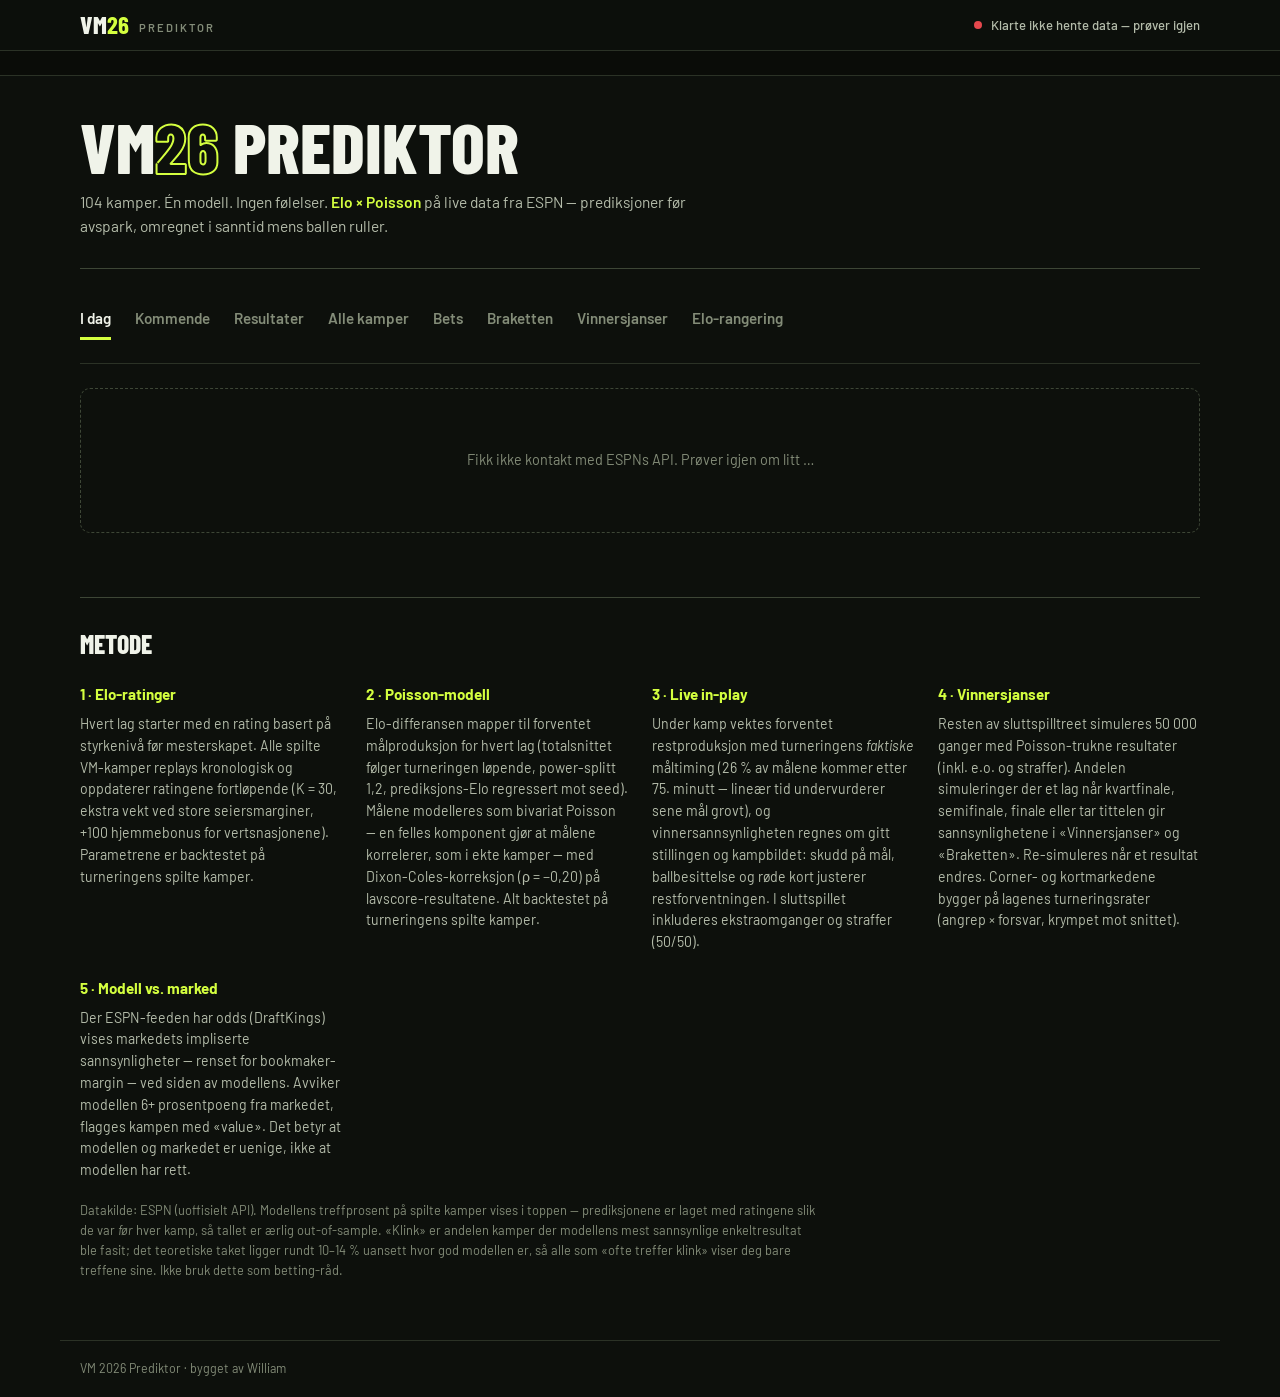
==== site/index.html @ c312ed1b "Empirisk måltiming i live-modellen + turneringsinnsikt - Live-modellen vekter restproduksjon med tur" ====
<!DOCTYPE html>
<html lang="nb">
<head>
<meta charset="UTF-8">
<meta name="viewport" content="width=device-width, initial-scale=1.0">
<title>VM 2026 · Prediktor</title>
<meta name="description" content="Live prediksjonsmodell for FIFA VM 2026 — Elo-ratinger, bivariat Poisson og in-play vinnersannsynlighet for alle 104 kamper.">
<meta property="og:type" content="website">
<meta property="og:title" content="VM26 Prediktor">
<meta property="og:description" content="104 kamper · Elo × bivariat Poisson · live data fra ESPN. Prediksjoner, vinnersjanser, braketten og value mot markedet.">
<meta property="og:url" content="https://wilolstad.github.io/vm2026-modell/">
<meta property="og:image" content="https://wilolstad.github.io/vm2026-modell/og.png">
<meta property="og:image:width" content="1200">
<meta property="og:image:height" content="630">
<meta name="twitter:card" content="summary_large_image">
<link rel="preconnect" href="https://fonts.googleapis.com">
<link rel="preconnect" href="https://fonts.gstatic.com" crossorigin>
<link href="https://fonts.googleapis.com/css2?family=Barlow:wght@400;500;600;700&family=Barlow+Condensed:wght@600;700;800&family=IBM+Plex+Mono:wght@400;500;600;700&display=swap" rel="stylesheet">
<link rel="stylesheet" href="styles.css">
<link rel="icon" href="data:image/svg+xml,<svg xmlns='http://www.w3.org/2000/svg' viewBox='0 0 100 100'><rect width='100' height='100' fill='%23d4ff3f'/><text x='50' y='72' font-size='60' font-family='Arial Black,Arial' font-weight='900' text-anchor='middle' fill='%230c0f0b'>26</text></svg>">
</head>
<body>

<header class="topbar">
  <div class="topbar-inner">
    <div class="brand">
      <span class="brand-mark">VM<b>26</b></span>
      <span class="brand-sub">Prediktor</span>
    </div>
    <div class="topbar-status" id="topbar-status">
      <span class="dot dot-idle" id="status-dot"></span>
      <span id="status-text">Henter data …</span>
    </div>
  </div>
</header>

<div class="ticker" id="ticker" aria-hidden="true">
  <div class="ticker-track" id="ticker-track"></div>
</div>

<main class="wrap">

  <section class="hero" id="hero">
    <h1 class="masthead">VM<span class="outline">26</span> Prediktor</h1>
    <p class="hero-sub">104 kamper. Én modell. Ingen følelser. <b>Elo × Poisson</b> på live data fra ESPN — prediksjoner før avspark, omregnet i sanntid mens ballen ruller.</p>
    <div class="stats" id="stats"></div>
  </section>

  <section class="controls">
    <nav class="tabs" id="tabs">
      <button data-tab="today"    class="tab">I dag</button>
      <button data-tab="upcoming" class="tab">Kommende</button>
      <button data-tab="results"  class="tab">Resultater</button>
      <button data-tab="all"      class="tab">Alle kamper</button>
      <button data-tab="bets"     class="tab">Bets</button>
      <button data-tab="bracket"  class="tab">Braketten</button>
      <button data-tab="sim"      class="tab">Vinnersjanser</button>
      <button data-tab="power"    class="tab">Elo-rangering</button>
    </nav>
    <div class="chips" id="chips"></div>
  </section>

  <section id="content" class="content">
    <div class="loading" id="loading">
      <div class="spinner"></div>
      <p>Laster kamper og regner om Elo-ratinger …</p>
    </div>
  </section>

  <section class="method">
    <h2>Metode</h2>
    <div class="method-grid">
      <div>
        <h3>1 · Elo-ratinger</h3>
        <p>Hvert lag starter med en rating basert på styrkenivå før mesterskapet. Alle spilte VM-kamper replays kronologisk og oppdaterer ratingene fortløpende (K&nbsp;=&nbsp;30, ekstra vekt ved store seiersmarginer, +100 hjemmebonus for vertsnasjonene). Parametrene er backtestet på turneringens spilte kamper.</p>
      </div>
      <div>
        <h3>2 · Poisson-modell</h3>
        <p>Elo-differansen mapper til forventet målproduksjon for hvert lag (totalsnittet følger turneringen løpende, power-splitt 1,2, prediksjons-Elo regressert mot seed). Målene modelleres som bivariat Poisson — en felles komponent gjør at målene korrelerer, som i ekte kamper — med Dixon-Coles-korreksjon (ρ = −0,20) på lavscore-resultatene. Alt backtestet på turneringens spilte kamper.</p>
      </div>
      <div>
        <h3>3 · Live in-play</h3>
        <p>Under kamp vektes forventet restproduksjon med turneringens <em>faktiske</em> måltiming (26&nbsp;% av målene kommer etter 75. minutt — lineær tid undervurderer sene mål grovt), og vinnersannsynligheten regnes om gitt stillingen og kampbildet: skudd på mål, ballbesittelse og røde kort justerer restforventningen. I sluttspillet inkluderes ekstraomganger og straffer (50/50).</p>
      </div>
      <div>
        <h3>4 · Vinnersjanser</h3>
        <p>Resten av sluttspilltreet simuleres 50&nbsp;000 ganger med Poisson-trukne resultater (inkl. e.o. og straffer). Andelen simuleringer der et lag når kvartfinale, semifinale, finale eller tar tittelen gir sannsynlighetene i «Vinnersjanser» og «Braketten». Re-simuleres når et resultat endres. Corner- og kortmarkedene bygger på lagenes turneringsrater (angrep × forsvar, krympet mot snittet).</p>
      </div>
      <div>
        <h3>5 · Modell vs. marked</h3>
        <p>Der ESPN-feeden har odds (DraftKings) vises markedets impliserte sannsynligheter — renset for bookmaker-margin — ved siden av modellens. Avviker modellen 6+ prosentpoeng fra markedet, flagges kampen med «value». Det betyr at modellen og markedet er uenige, ikke at modellen har rett.</p>
      </div>
    </div>
    <div id="calib"></div>
    <p class="method-note">Datakilde: ESPN (uoffisielt API). Modellens treffprosent på spilte kamper vises i toppen — prediksjonene er laget med ratingene slik de var <em>før</em> hver kamp, så tallet er ærlig out-of-sample. «Klink» er andelen kamper der modellens mest sannsynlige enkeltresultat ble fasit; det teoretiske taket ligger rundt 10–14 % uansett hvor god modellen er, så alle som «ofte treffer klink» viser deg bare treffene sine. Ikke bruk dette som betting-råd.</p>
  </section>

</main>

<footer class="footer">
  <span>VM 2026 Prediktor · bygget av William</span>
  <span id="last-updated"></span>
</footer>

<div class="modal-backdrop" id="modal" hidden>
  <div class="modal" id="modal-card" role="dialog" aria-modal="true"></div>
</div>

<script src="app.js"></script>
</body>
</html>
---- site/styles.css ----
/* VM26 — mørk scoreboard-identitet, men lesbarhet først.
   Barlow for alt innhold, Barlow Condensed kun til store overskrifter,
   IBM Plex Mono til tall/ticker. */

:root {
  --paper: #0d100c;
  --paper-2: #12160f;
  --panel: #161b13;
  --panel-2: #1e241a;
  --line: #2b3226;
  --line-hard: #3d4636;
  --ink: #f0f3e9;
  --ink-dim: #b4bcaa;
  --ink-faint: #838c78;
  --volt: #d4ff3f;
  --volt-dim: #a8cc32;
  --live: #ff453a;
  --away: #ffa04d;
  --red: #e5484d;
  --disp: "Barlow Condensed", "Arial Narrow", sans-serif;
  --sans: "Barlow", -apple-system, "Segoe UI", sans-serif;
  --mono: "IBM Plex Mono", "SF Mono", ui-monospace, monospace;
}

* { box-sizing: border-box; margin: 0; padding: 0; }

html { scroll-behavior: smooth; }

body {
  background: var(--paper);
  color: var(--ink);
  font-family: var(--sans);
  font-size: 15px;
  line-height: 1.55;
  -webkit-font-smoothing: antialiased;
}

::selection { background: var(--volt); color: #0d100c; }

/* ---------- topbar + ticker ---------- */

.topbar {
  position: sticky; top: 0; z-index: 50;
  background: rgba(13, 16, 12, 0.93);
  backdrop-filter: blur(10px);
  border-bottom: 1px solid var(--line);
}
.topbar-inner {
  max-width: 1160px; margin: 0 auto; padding: 12px 20px;
  display: flex; align-items: center; justify-content: space-between; gap: 16px;
}
.brand { display: flex; align-items: baseline; gap: 10px; }
.brand-mark {
  font-family: var(--disp); font-weight: 800; font-size: 1.55rem;
  line-height: 1; text-transform: uppercase;
}
.brand-mark b { color: var(--volt); }
.brand-sub {
  font-size: 0.7rem; text-transform: uppercase; letter-spacing: 0.18em;
  color: var(--ink-faint); font-weight: 600; transform: translateY(-2px);
}
.topbar-status {
  display: flex; align-items: center; gap: 9px;
  font-size: 0.82rem; color: var(--ink-dim); font-weight: 500; text-align: right;
}
.dot { width: 8px; height: 8px; border-radius: 50%; flex: 0 0 auto; }
.dot-idle { background: var(--ink-faint); }
.dot-ok   { background: var(--volt); }
.dot-live { background: var(--live); animation: pulse 1.3s ease-in-out infinite; }
.dot-err  { background: var(--red); }

@keyframes pulse {
  0%, 100% { box-shadow: 0 0 0 0 rgba(255, 69, 58, 0.6); }
  50%      { box-shadow: 0 0 0 7px rgba(255, 69, 58, 0); }
}

.ticker {
  background: #0a0c08; border-bottom: 1px solid var(--line);
  overflow: hidden; white-space: nowrap;
}
.ticker-track {
  display: inline-flex; align-items: center; gap: 36px;
  padding: 8px 0; font-family: var(--mono); font-size: 0.78rem;
  color: var(--ink-dim);
  animation: tick 70s linear infinite; will-change: transform;
}
.ticker:hover .ticker-track { animation-play-state: paused; }
@keyframes tick { from { transform: translateX(0); } to { transform: translateX(-50%); } }
.tk b { color: var(--ink); font-weight: 600; }
.tk.live { color: var(--live); font-weight: 600; }
.tk.pre b { color: var(--volt); }
.tk-sep { color: var(--line-hard); }

/* ---------- layout ---------- */

.wrap { max-width: 1160px; margin: 0 auto; padding: 38px 20px 60px; }

.hero { margin-bottom: 34px; }
.masthead {
  font-family: var(--disp); font-weight: 800; text-transform: uppercase;
  font-size: clamp(2.6rem, 7vw, 4.4rem); line-height: 0.92;
}
.masthead .outline {
  color: transparent; -webkit-text-stroke: 2px var(--volt);
}
.hero-sub {
  margin-top: 12px; color: var(--ink-dim); max-width: 640px; font-size: 0.97rem;
}
.hero-sub b { color: var(--volt); font-weight: 600; }

.stats {
  display: grid; grid-template-columns: repeat(auto-fit, minmax(150px, 1fr));
  gap: 0; margin-top: 30px; border-top: 1px solid var(--line-hard);
}
.stat { padding: 14px 18px 6px 0; border-right: 1px solid var(--line); }
.stat:last-child { border-right: none; }
.stat .v {
  font-family: var(--disp); font-size: 2.3rem; font-weight: 700; line-height: 1;
}
.stat .v small { font-size: 1.05rem; color: var(--ink-faint); font-weight: 600; }
.stat .k { font-size: 0.78rem; color: var(--ink-faint); margin-top: 5px; font-weight: 500; }
.stat.hit .v { color: var(--volt); }

/* ---------- controls ---------- */

.controls { margin-bottom: 24px; border-bottom: 1px solid var(--line); }
.tabs { display: flex; gap: 24px; flex-wrap: wrap; }
.tab {
  appearance: none; border: none; background: none; cursor: pointer;
  font-family: var(--sans); font-size: 0.95rem; font-weight: 600;
  color: var(--ink-faint); padding: 6px 0 10px;
  border-bottom: 3px solid transparent; margin-bottom: -1px;
  transition: color 0.12s ease;
}
.tab:hover { color: var(--ink-dim); }
.tab.active { color: var(--ink); border-bottom-color: var(--volt); }

.chips { display: flex; gap: 6px; flex-wrap: wrap; padding: 10px 0 14px; }
.chip {
  appearance: none; border: 1px solid var(--line); background: none; cursor: pointer;
  font-family: var(--sans); font-size: 0.8rem; font-weight: 500;
  color: var(--ink-faint); padding: 4px 12px; border-radius: 999px;
  transition: all 0.12s ease;
}
.chip:hover { color: var(--ink-dim); border-color: var(--line-hard); }
.chip.active { color: #0d100c; background: var(--volt); border-color: var(--volt); font-weight: 600; }

/* ---------- match list ---------- */

.day-head {
  display: flex; align-items: center; gap: 14px;
  font-size: 0.9rem; font-weight: 700; color: var(--ink-dim);
  margin: 30px 0 12px;
}
.day-head::after { content: ""; flex: 1; height: 1px; background: var(--line); }
.day-head:first-child { margin-top: 0; }

.match-grid {
  display: grid; grid-template-columns: repeat(auto-fill, minmax(330px, 1fr));
  gap: 12px;
}

.match {
  background: var(--panel); border: 1px solid var(--line); border-radius: 10px;
  padding: 14px 16px 12px;
  cursor: pointer; transition: border-color 0.12s ease, transform 0.12s ease, box-shadow 0.12s ease;
  display: flex; flex-direction: column; gap: 10px;
}
.match:hover {
  border-color: var(--volt-dim);
  transform: translateY(-1px);
  box-shadow: 0 4px 14px rgba(0, 0, 0, 0.35);
}
.match.is-live { border-color: rgba(255, 69, 58, 0.55); }
.match.is-norge { border-left: 4px solid; border-image: linear-gradient(180deg, #ba0c2f 34%, #fff 34% 63%, #00205b 63%) 1; }

.match-meta {
  display: flex; align-items: center; justify-content: space-between;
  font-size: 0.76rem; color: var(--ink-faint); font-weight: 500;
}
.match-meta .round { color: var(--ink-dim); font-weight: 600; }
.match-meta time, .match-meta .ko { font-family: var(--mono); }
.badge-live {
  color: var(--live); display: inline-flex; align-items: center; gap: 7px;
  font-weight: 700; font-family: var(--mono); font-size: 0.74rem;
}
.badge-live::before {
  content: ""; width: 7px; height: 7px; border-radius: 50%;
  background: var(--live); animation: pulse 1.3s ease-in-out infinite;
}
.badge-ft { color: var(--ink-faint); }

.match-rows { display: flex; flex-direction: column; gap: 7px; }
.trow { display: flex; align-items: center; gap: 10px; }
.trow img { width: 22px; height: 22px; object-fit: contain; border-radius: 3px; flex: 0 0 auto; }
.trow .flag-ph {
  width: 22px; height: 22px; border-radius: 3px; flex: 0 0 auto;
  background: var(--panel-2); border: 1px dashed var(--line-hard);
}
.trow .tname {
  font-weight: 600; font-size: 0.98rem;
  flex: 1; min-width: 0; overflow: hidden; text-overflow: ellipsis; white-space: nowrap;
}
.trow .tname.tbd { color: var(--ink-faint); font-weight: 400; font-style: italic; }
.trow .tscore {
  font-family: var(--mono); font-weight: 700; font-size: 1.05rem;
  min-width: 22px; text-align: right;
}
.trow.loser .tname, .trow.loser .tscore { color: var(--ink-faint); }
.trow .pens { font-size: 0.72rem; color: var(--volt); font-weight: 600; }
.trow .prob-num { font-family: var(--mono); font-size: 0.78rem; color: var(--ink-faint); min-width: 42px; text-align: right; }
.trow .prob-num.fav { color: var(--volt); font-weight: 600; }

.prob-bar {
  display: flex; height: 7px; border-radius: 4px; overflow: hidden;
  background: var(--panel-2); margin-top: 1px;
}
.prob-bar .pH { background: var(--volt); }
.prob-bar .pD { background: var(--line-hard); }
.prob-bar .pA { background: var(--away); }

.match-foot {
  display: flex; align-items: center; justify-content: space-between; gap: 8px;
  font-size: 0.76rem; color: var(--ink-faint);
}
.match-foot .pred-tag { font-weight: 600; }
.pred-hit  { color: var(--volt-dim); }
.pred-miss { color: var(--red); }
.xres { color: var(--ink-dim); }

.empty {
  padding: 60px 20px; text-align: center; color: var(--ink-faint);
  border: 1px dashed var(--line-hard); border-radius: 10px; font-size: 0.9rem;
}

/* ---------- power ranking ---------- */

.power-table {
  width: 100%; border-collapse: collapse;
  border: 1px solid var(--line); border-radius: 10px; overflow: hidden;
  font-size: 0.92rem;
}
.power-table th {
  text-align: left; font-size: 0.74rem; color: var(--ink-faint);
  padding: 12px 14px; border-bottom: 1px solid var(--line-hard);
  background: var(--panel); font-weight: 600;
}
.power-table td { padding: 10px 14px; border-bottom: 1px solid var(--line); }
.power-table tbody tr:hover { background: var(--panel); }
.power-table tr:last-child td { border-bottom: none; }
.power-table .num { text-align: right; font-family: var(--mono); font-weight: 600; }
.power-table .rank { color: var(--ink-faint); width: 44px; font-family: var(--mono); }
.power-table tr:nth-child(-n+4) .rank { color: var(--volt); font-weight: 700; }
.power-table .tcell { display: flex; align-items: center; gap: 10px; font-weight: 600; }
.power-table .tcell img { width: 20px; height: 20px; object-fit: contain; border-radius: 3px; }
.power-table .up   { color: var(--volt-dim); }
.power-table .down { color: var(--red); }
.power-table .out td { opacity: 0.45; }
.power-table .out .tcell::after {
  content: "Ute"; font-size: 0.68rem; font-weight: 600;
  color: var(--red); border: 1px solid rgba(229, 72, 77, 0.5);
  padding: 1px 8px; border-radius: 999px;
}

/* ---------- vinnersjanser (sim) ---------- */

.sim-intro { color: var(--ink-dim); font-size: 0.88rem; margin-bottom: 16px; max-width: 640px; }
.sim-table .win { color: var(--volt); font-weight: 700; }
.sim-table .sim-barcol { width: 120px; }
.sim-bar { height: 8px; border-radius: 4px; background: var(--panel-2); overflow: hidden; }
.sim-bar i { display: block; height: 100%; background: var(--volt-dim); border-radius: 4px; }
.sim-norge td { background: rgba(212, 255, 63, 0.04); }
.sim-norge .tcell::after {
  content: "🇳🇴"; font-size: 0.8rem;
}

/* ---------- braketten ---------- */

.br-sec {
  display: flex; align-items: center; gap: 14px;
  font-family: var(--disp); font-size: 1.2rem; font-weight: 700;
  text-transform: uppercase; letter-spacing: 0.04em; color: var(--ink);
  margin: 26px 0 14px;
}
.br-sec::after { content: ""; flex: 1; height: 1px; background: var(--line); }
.br-sec .br-sub { font-family: var(--sans); font-size: 0.78rem; font-weight: 500; color: var(--ink-faint); text-transform: none; letter-spacing: 0; }

.groups {
  display: grid; grid-template-columns: repeat(auto-fill, minmax(175px, 1fr));
  gap: 10px;
}
.gtable { background: var(--panel); border: 1px solid var(--line); border-radius: 10px; padding: 10px 12px; }
.gname { font-size: 0.72rem; font-weight: 700; color: var(--ink-faint); margin-bottom: 8px; text-transform: uppercase; letter-spacing: 0.08em; }
.grow {
  display: flex; align-items: center; gap: 7px; padding: 3px 0;
  font-size: 0.82rem; color: var(--ink-faint);
}
.grow img { width: 16px; height: 16px; object-fit: contain; border-radius: 2px; }
.grow .gn { flex: 1; min-width: 0; overflow: hidden; text-overflow: ellipsis; white-space: nowrap; }
.grow .gd { font-family: var(--mono); font-size: 0.72rem; min-width: 26px; text-align: right; }
.grow .gp { font-family: var(--mono); font-weight: 700; min-width: 20px; text-align: right; }
.grow.adv { color: var(--ink); }
.grow.adv .gp { color: var(--volt); }

.norge-path {
  display: flex; align-items: center; gap: 10px; flex-wrap: wrap;
  background: var(--panel); border: 1px solid var(--line); border-radius: 10px;
  padding: 10px 16px; margin-bottom: 20px; font-size: 0.85rem; color: var(--ink-dim);
}
.norge-path .np-label { font-weight: 700; color: var(--ink); }
.norge-path .np-step b { color: var(--volt); font-family: var(--mono); font-weight: 600; }
.norge-path .np-arrow { color: var(--ink-faint); }

.bracket-scroll { overflow-x: auto; padding-bottom: 12px; }
.bracket { display: flex; gap: 12px; min-width: 1250px; align-items: stretch; }
.bracket.b2 { min-width: 1560px; }
.bcol { flex: 1; display: flex; flex-direction: column; min-width: 150px; }
.bracket.b2 .bcol { min-width: 156px; }
.bracket.b2 .bcenter { min-width: 200px; }
.bround {
  font-size: 0.66rem; font-weight: 700; color: var(--ink-faint);
  text-transform: uppercase; letter-spacing: 0.1em; margin-bottom: 10px; text-align: center;
}
.bcol-inner { flex: 1; display: flex; flex-direction: column; justify-content: space-around; gap: 8px; }
.bcenter-inner { justify-content: center; gap: 14px; }

.bmatch {
  position: relative;
  background: var(--panel); border: 1px solid var(--line); border-radius: 8px;
  padding: 6px 8px; cursor: pointer; transition: border-color 0.12s ease;
}
.bmatch:hover { border-color: var(--volt-dim); }
.bmatch.is-live { border-color: rgba(255, 69, 58, 0.55); }
.bmatch.bfinal { border-color: var(--line-hard); box-shadow: 0 0 0 1px var(--line-hard); }

/* koblingsstubber mot midten */
.half-l .bmatch::after, .half-r .bmatch::before {
  content: ""; position: absolute; top: 50%; width: 12px; height: 1px;
  background: var(--line-hard);
}
.half-l .bmatch::after { right: -13px; }
.half-r .bmatch::before { left: -13px; }

.bronze-wrap { margin-top: 18px; }
.bronze-wrap .bround { margin-bottom: 6px; }

.brow { display: flex; align-items: center; gap: 6px; padding: 2px 0; font-size: 0.76rem; }
.brow img { width: 16px; height: 16px; object-fit: contain; border-radius: 2px; flex: 0 0 auto; }
.brow .bph { width: 16px; height: 16px; border-radius: 2px; background: var(--panel-2); border: 1px dashed var(--line-hard); flex: 0 0 auto; }
.brow .bn { flex: 1; min-width: 0; overflow: hidden; text-overflow: ellipsis; white-space: nowrap; font-weight: 600; }
.brow .bn .bslot { font-style: normal; font-family: var(--mono); font-size: 0.62rem; color: var(--ink-faint); font-weight: 500; }
.brow .bs { font-family: var(--mono); font-weight: 700; }
.brow .bs i { font-style: normal; color: var(--volt); font-size: 0.7rem; }
.brow .bp { font-family: var(--mono); font-size: 0.72rem; color: var(--ink-faint); }
.brow .bp.fav { color: var(--volt); font-weight: 600; }
.brow.bwin .bn { color: var(--ink); }
.brow.bloss { opacity: 0.5; }
.brow.tbd .bn { color: var(--ink-dim); font-weight: 500; }

.champ {
  background: linear-gradient(160deg, rgba(212, 255, 63, 0.08), transparent 60%), var(--panel);
  border: 1px solid var(--volt-dim); border-radius: 12px;
  padding: 18px 14px; text-align: center;
}
.champ img { width: 44px; height: 44px; object-fit: contain; margin-bottom: 8px; }
.champ .cn { font-family: var(--disp); font-size: 1.3rem; font-weight: 800; text-transform: uppercase; }
.champ .cp { font-family: var(--mono); color: var(--volt); font-weight: 700; font-size: 1.05rem; margin-top: 2px; }
.champ .crest { font-size: 0.7rem; color: var(--ink-faint); margin-top: 10px; }

/* ---------- bets ---------- */

.bet-hero {
  background: linear-gradient(150deg, rgba(212, 255, 63, 0.09), transparent 55%), var(--panel);
  border: 1px solid var(--volt-dim); border-radius: 14px;
  padding: 20px 24px; margin-bottom: 26px; cursor: pointer;
  transition: transform 0.12s ease;
}
.bet-hero:hover { transform: translateY(-1px); }
.bh-label {
  font-size: 0.7rem; font-weight: 700; text-transform: uppercase; letter-spacing: 0.14em;
  color: var(--volt); margin-bottom: 6px;
}
.bh-market { font-family: var(--disp); font-size: 1.7rem; font-weight: 800; line-height: 1.1; }
.bh-match { color: var(--ink-dim); font-size: 0.9rem; margin-top: 4px; }
.bh-nums { display: flex; gap: 22px; margin-top: 14px; font-size: 0.85rem; color: var(--ink-faint); flex-wrap: wrap; }
.bh-nums b { font-family: var(--mono); color: var(--ink); font-size: 1.05rem; }
.bh-edge b { color: var(--volt); }

.bets-table .bmatchname { color: var(--ink-dim); font-size: 0.84rem; }
.bet-row { cursor: pointer; }

.ledger { display: grid; grid-template-columns: repeat(auto-fit, minmax(170px, 1fr)); gap: 10px; }
.led-card {
  background: var(--panel); border: 1px solid var(--line); border-radius: 10px;
  padding: 14px 16px;
}
.led-card .v { font-family: var(--disp); font-size: 1.6rem; font-weight: 800; line-height: 1; }
.led-card .k { font-size: 0.74rem; color: var(--ink-faint); margin-top: 5px; }
.led-card.good .v { color: var(--volt); }
.led-card.bad .v { color: var(--away); }

.h2h-lg { margin-left: auto; color: var(--ink-faint); font-size: 0.68rem; }

/* ---------- turneringsinnsikt ---------- */

.ins-chart {
  display: flex; gap: 10px; align-items: stretch;
  height: 170px; max-width: 560px; margin-bottom: 16px;
}
.ins-col { flex: 1; display: flex; flex-direction: column; align-items: center; gap: 6px; }
.ins-val { font-family: var(--mono); font-size: 0.78rem; color: var(--ink-dim); font-weight: 600; }
.ins-bar { flex: 1; width: 100%; display: flex; align-items: flex-end; background: var(--panel-2); border-radius: 6px; overflow: hidden; }
.ins-bar i { display: block; width: 100%; background: var(--volt); border-radius: 6px 6px 0 0; min-height: 3px; }
.ins-lbl { font-size: 0.7rem; color: var(--ink-faint); font-family: var(--mono); }
.ins-facts {
  display: flex; flex-wrap: wrap; gap: 8px 22px;
  font-size: 0.85rem; color: var(--ink-dim); margin-bottom: 10px;
}
.ins-facts b { color: var(--volt); font-family: var(--mono); font-weight: 600; }

/* ---------- value-badge ---------- */

.value-badge {
  display: inline-block; font-size: 0.66rem; font-weight: 700;
  color: var(--volt); border: 1px solid var(--volt-dim); border-radius: 999px;
  padding: 0 8px; margin-right: 6px; text-transform: uppercase; letter-spacing: 0.06em;
  vertical-align: 1px;
}

/* ---------- modell vs. marked ---------- */

.mvm { width: 100%; border-collapse: collapse; font-size: 0.84rem; }
.mvm th {
  font-size: 0.74rem; color: var(--ink-faint); font-weight: 600; text-align: right;
  padding: 4px 8px; max-width: 90px; overflow: hidden; text-overflow: ellipsis; white-space: nowrap;
}
.mvm th:first-child { text-align: left; }
.mvm td { padding: 5px 8px; text-align: right; font-family: var(--mono); border-top: 1px solid var(--line); }
.mvm td:first-child { text-align: left; font-family: var(--sans); color: var(--ink-dim); }
.mvm .diff td { color: var(--ink-faint); }
.mvm .diff td.pos { color: var(--volt); font-weight: 600; }
.mvm .diff td.neg { color: var(--away); font-weight: 600; }
.mvm-note { font-size: 0.76rem; color: var(--ink-faint); margin-top: 8px; }

/* ---------- kampstatistikk-dueller ---------- */

.stat-duel {
  display: grid; grid-template-columns: 52px 1fr 52px; grid-template-rows: auto auto;
  gap: 2px 12px; align-items: center; margin-bottom: 10px;
}
.stat-duel .sv { font-family: var(--mono); font-size: 0.82rem; font-weight: 600; }
.stat-duel .sv:first-child { text-align: left; }
.stat-duel .sv:nth-of-type(2) { text-align: right; }
.stat-duel .sd-bars { display: flex; gap: 3px; height: 7px; }
.stat-duel .sd-bars i { display: block; height: 100%; border-radius: 4px; }
.stat-duel .sd-bars .l { background: var(--volt); margin-left: auto; }
.stat-duel .sd-bars .r { background: var(--away); }
.stat-duel .sd-bars { flex-direction: row; }
.stat-duel .sd-bars .l { order: 1; }
.stat-duel .sd-bars .r { order: 2; }
.stat-duel .sl {
  grid-column: 1 / -1; text-align: center; font-size: 0.72rem; color: var(--ink-faint);
}

.m-event {
  display: flex; gap: 10px; align-items: baseline;
  font-size: 0.8rem; color: var(--ink-dim); margin-bottom: 7px;
}
.m-event .ec { font-family: var(--mono); color: var(--ink-faint); min-width: 44px; text-align: right; flex: 0 0 auto; }
.m-event .ei { flex: 0 0 auto; }

/* ---------- modal ---------- */

.modal-backdrop[hidden] { display: none; }
.modal-backdrop {
  position: fixed; inset: 0; z-index: 100;
  background: rgba(7, 9, 5, 0.8);
  display: flex; align-items: center; justify-content: center; padding: 20px;
}
.modal {
  background: var(--paper-2); border: 1px solid var(--line-hard);
  border-top: 4px solid var(--volt); border-radius: 12px;
  max-width: 530px; width: 100%;
  max-height: 88vh; overflow-y: auto; padding: 24px 26px 26px;
  box-shadow: 0 18px 50px rgba(0, 0, 0, 0.55);
}
.modal .m-round {
  font-size: 0.8rem; font-weight: 600; color: var(--ink-faint); margin-bottom: 16px;
  display: flex; justify-content: space-between; align-items: center;
}
.m-close {
  appearance: none; border: 1px solid var(--line-hard); background: none; color: var(--ink-dim);
  width: 30px; height: 30px; border-radius: 8px; cursor: pointer; font-size: 0.9rem; line-height: 1;
}
.m-close:hover { color: #0d100c; background: var(--volt); border-color: var(--volt); }

.m-teams { display: flex; align-items: center; justify-content: space-between; gap: 12px; margin-bottom: 8px; }
.m-team { flex: 1; text-align: center; }
.m-team img { width: 50px; height: 50px; object-fit: contain; margin-bottom: 10px; }
.m-team .n { font-weight: 700; font-size: 1.05rem; }
.m-team .e { font-size: 0.76rem; color: var(--ink-faint); margin-top: 2px; font-family: var(--mono); }
.m-score {
  font-family: var(--disp); font-size: 2.5rem; font-weight: 800;
  text-align: center; min-width: 96px; line-height: 1;
}
.m-score small {
  display: block; font-family: var(--sans); font-size: 0.76rem; color: var(--ink-dim);
  margin-top: 6px; font-weight: 500;
}
.m-when { text-align: center; color: var(--ink-faint); font-size: 0.82rem; margin-bottom: 16px; }

.m-sec {
  font-size: 0.78rem; font-weight: 600; color: var(--ink-faint); margin: 22px 0 10px;
  display: flex; align-items: center; gap: 12px;
}
.m-sec::after { content: ""; flex: 1; height: 1px; background: var(--line); }

.m-probs { display: flex; gap: 8px; }
.m-prob {
  flex: 1; border: 1px solid var(--line); border-radius: 10px; padding: 10px 8px;
  text-align: center; background: var(--panel);
}
.m-prob .p { font-family: var(--disp); font-size: 1.5rem; font-weight: 700; line-height: 1; }
.m-prob .l { font-size: 0.74rem; color: var(--ink-faint); margin-top: 5px; }
.m-prob.best { border-color: var(--volt-dim); }
.m-prob.best .p { color: var(--volt); }

.m-advance {
  margin-top: 10px; border: 1px solid var(--line); background: var(--panel);
  border-radius: 10px; padding: 10px 14px; font-size: 0.84rem; color: var(--ink-dim);
  display: flex; justify-content: space-between; gap: 10px; flex-wrap: wrap;
}
.m-advance b { color: var(--ink); }

.scoreline { display: flex; align-items: center; gap: 12px; margin-bottom: 7px; }
.scoreline .s { font-family: var(--mono); font-weight: 600; min-width: 48px; font-size: 0.86rem; }
.scoreline .bar { flex: 1; height: 8px; border-radius: 4px; background: var(--panel-2); overflow: hidden; }
.scoreline .bar i { display: block; height: 100%; background: var(--volt-dim); border-radius: 4px; }
.scoreline .pc { font-family: var(--mono); font-size: 0.78rem; color: var(--ink-dim); min-width: 52px; text-align: right; }

.m-venue { color: var(--ink-faint); font-size: 0.78rem; margin-top: 18px; text-align: center; }

/* ---------- metode / footer ---------- */

.method { margin-top: 64px; padding-top: 26px; border-top: 1px solid var(--line-hard); }
.method h2 {
  font-family: var(--disp); font-size: 1.6rem; font-weight: 800;
  text-transform: uppercase; margin-bottom: 20px;
}
.method-grid { display: grid; grid-template-columns: repeat(auto-fit, minmax(260px, 1fr)); gap: 24px; }
.method-grid h3 { font-size: 0.95rem; font-weight: 700; margin-bottom: 6px; color: var(--volt); }
.method-grid p { font-size: 0.88rem; color: var(--ink-dim); }
.method-note { margin-top: 20px; font-size: 0.8rem; color: var(--ink-faint); max-width: 740px; }

.footer {
  border-top: 1px solid var(--line); padding: 18px 20px;
  display: flex; justify-content: space-between; gap: 12px; flex-wrap: wrap;
  max-width: 1160px; margin: 0 auto;
  font-size: 0.78rem; color: var(--ink-faint);
}

/* ---------- loading ---------- */

.loading { padding: 70px 20px; text-align: center; color: var(--ink-dim); font-size: 0.9rem; }
.spinner {
  width: 32px; height: 32px; margin: 0 auto 16px;
  border: 3px solid var(--line); border-top-color: var(--volt);
  border-radius: 50%; animation: spin 0.8s linear infinite;
}
@keyframes spin { to { transform: rotate(360deg); } }

.table-scroll { overflow-x: auto; -webkit-overflow-scrolling: touch; }
.table-scroll .sim-table { min-width: 640px; }

.mkt-row {
  display: grid; grid-template-columns: 1fr auto 1fr auto;
  gap: 10px; align-items: baseline;
  padding: 7px 0; border-bottom: 1px solid var(--line);
  font-size: 0.82rem; color: var(--ink-dim);
}
.mkt-row:last-of-type { border-bottom: none; }
.mkt-row b { font-family: var(--mono); font-weight: 600; color: var(--ink); text-align: right; }
.mkt-row span:nth-child(3) { text-align: right; color: var(--ink-faint); }

@media (max-width: 640px) {
  .match-grid { grid-template-columns: 1fr; }
  .m-teams { gap: 6px; }
  .m-score { font-size: 1.8rem; min-width: 66px; }
  .stats { grid-template-columns: repeat(2, 1fr); }
  .stat { border-right: none; padding-right: 0; }
  .stat .v { font-size: 1.9rem; }
  .wrap { padding-top: 26px; }
  .hero-sub { font-size: 0.9rem; }
  .tabs { gap: 16px; }
  .topbar-status { font-size: 0.72rem; }
  .modal { padding: 18px 16px 20px; }
  .m-probs { gap: 5px; }
  .m-prob .p { font-size: 1.2rem; }
  .mkt-row { grid-template-columns: 1fr auto; }
  .mkt-row span:nth-child(3) { text-align: left; }
  .norge-path { font-size: 0.78rem; }
}

@media (prefers-reduced-motion: reduce) {
  .ticker-track { animation: none; }
  .dot-live, .badge-live::before { animation: none; }
}
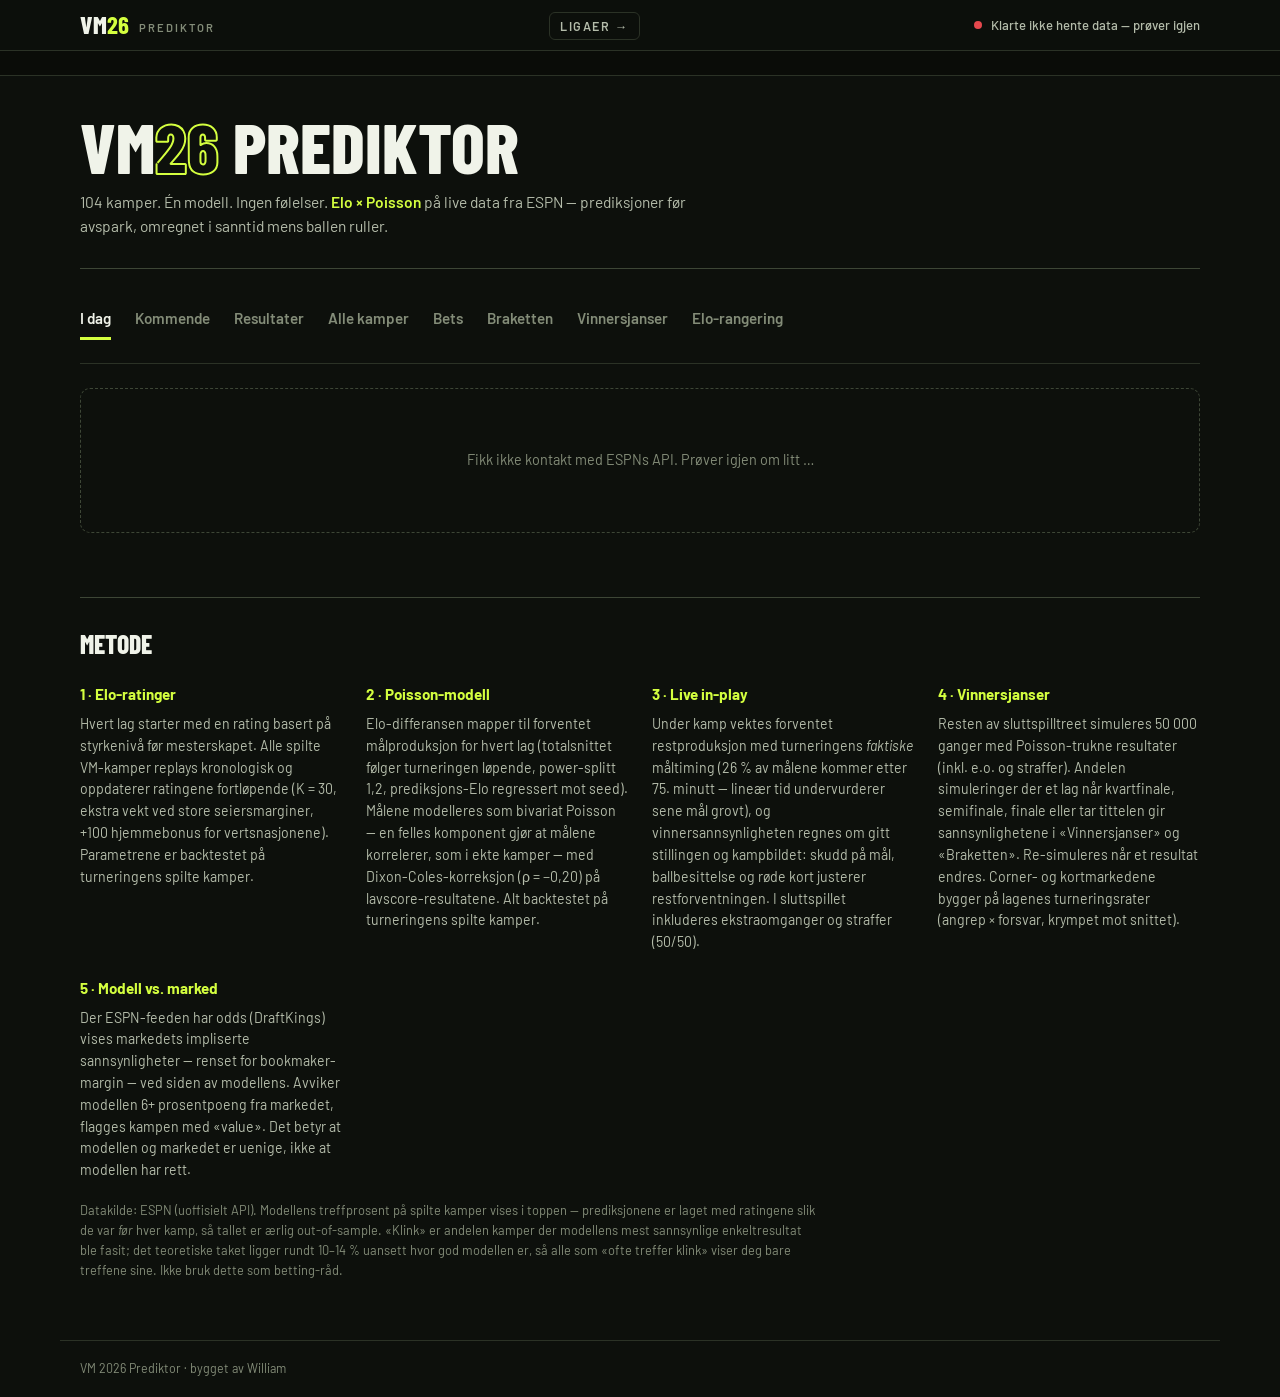
==== commit e44b49a0: "Liga-prediktor: 7 ligaer med klubb-Elo, sesongsim og live-modell - liga.html/liga.js: Eliteserien, P" ====
--- a/site/index.html
+++ b/site/index.html
@@ -27,6 +27,7 @@
       <span class="brand-mark">VM<b>26</b></span>
       <span class="brand-sub">Prediktor</span>
     </div>
+    <nav class="topnav"><a href="liga.html">Ligaer →</a></nav>
     <div class="topbar-status" id="topbar-status">
       <span class="dot dot-idle" id="status-dot"></span>
       <span id="status-text">Henter data …</span>
--- a/site/styles.css
+++ b/site/styles.css
@@ -401,6 +401,15 @@
 
 .h2h-lg { margin-left: auto; color: var(--ink-faint); font-size: 0.68rem; }
 
+.wp-legend {
+  display: flex; gap: 18px; margin-top: 6px;
+  font-size: 0.72rem; color: var(--ink-dim);
+}
+.wp-legend i {
+  display: inline-block; width: 10px; height: 10px; border-radius: 2px;
+  margin-right: 6px; vertical-align: -1px;
+}
+
 /* ---------- turneringsinnsikt ---------- */
 
 .ins-chart {
@@ -605,3 +614,33 @@
   .ticker-track { animation: none; }
   .dot-live, .badge-live::before { animation: none; }
 }
+
+/* ---------- liga-siden ---------- */
+
+.topnav a {
+  color: var(--ink-dim); text-decoration: none; font-size: 0.78rem;
+  font-weight: 600; text-transform: uppercase; letter-spacing: 0.12em;
+  padding: 6px 10px; border: 1px solid var(--line); border-radius: 6px;
+  transition: color 0.15s, border-color 0.15s;
+}
+.topnav a:hover { color: var(--volt); border-color: var(--line-hard); }
+
+.lg-row { margin-bottom: 12px; }
+.lg-select {
+  width: 100%; max-width: 340px;
+  background: var(--panel); color: var(--ink);
+  border: 1px solid var(--line-hard); border-radius: 8px;
+  padding: 10px 12px; font-family: var(--sans); font-size: 0.95rem;
+  font-weight: 600; cursor: pointer;
+  appearance: none;
+  background-image: url("data:image/svg+xml,%3Csvg xmlns='http://www.w3.org/2000/svg' width='12' height='8'%3E%3Cpath d='M1 1l5 5 5-5' stroke='%23838c78' stroke-width='2' fill='none'/%3E%3C/svg%3E");
+  background-repeat: no-repeat; background-position: right 12px center;
+}
+.lg-select:focus { outline: none; border-color: var(--volt-dim); }
+
+.power-table .num-h { text-align: right; }
+
+.lg-table .z-title td { background: rgba(212, 255, 63, 0.10); }
+.lg-table .z-top td   { background: rgba(212, 255, 63, 0.04); }
+.lg-table .z-po td    { background: rgba(255, 160, 77, 0.08); }
+.lg-table .z-rel td   { background: rgba(229, 72, 77, 0.09); }
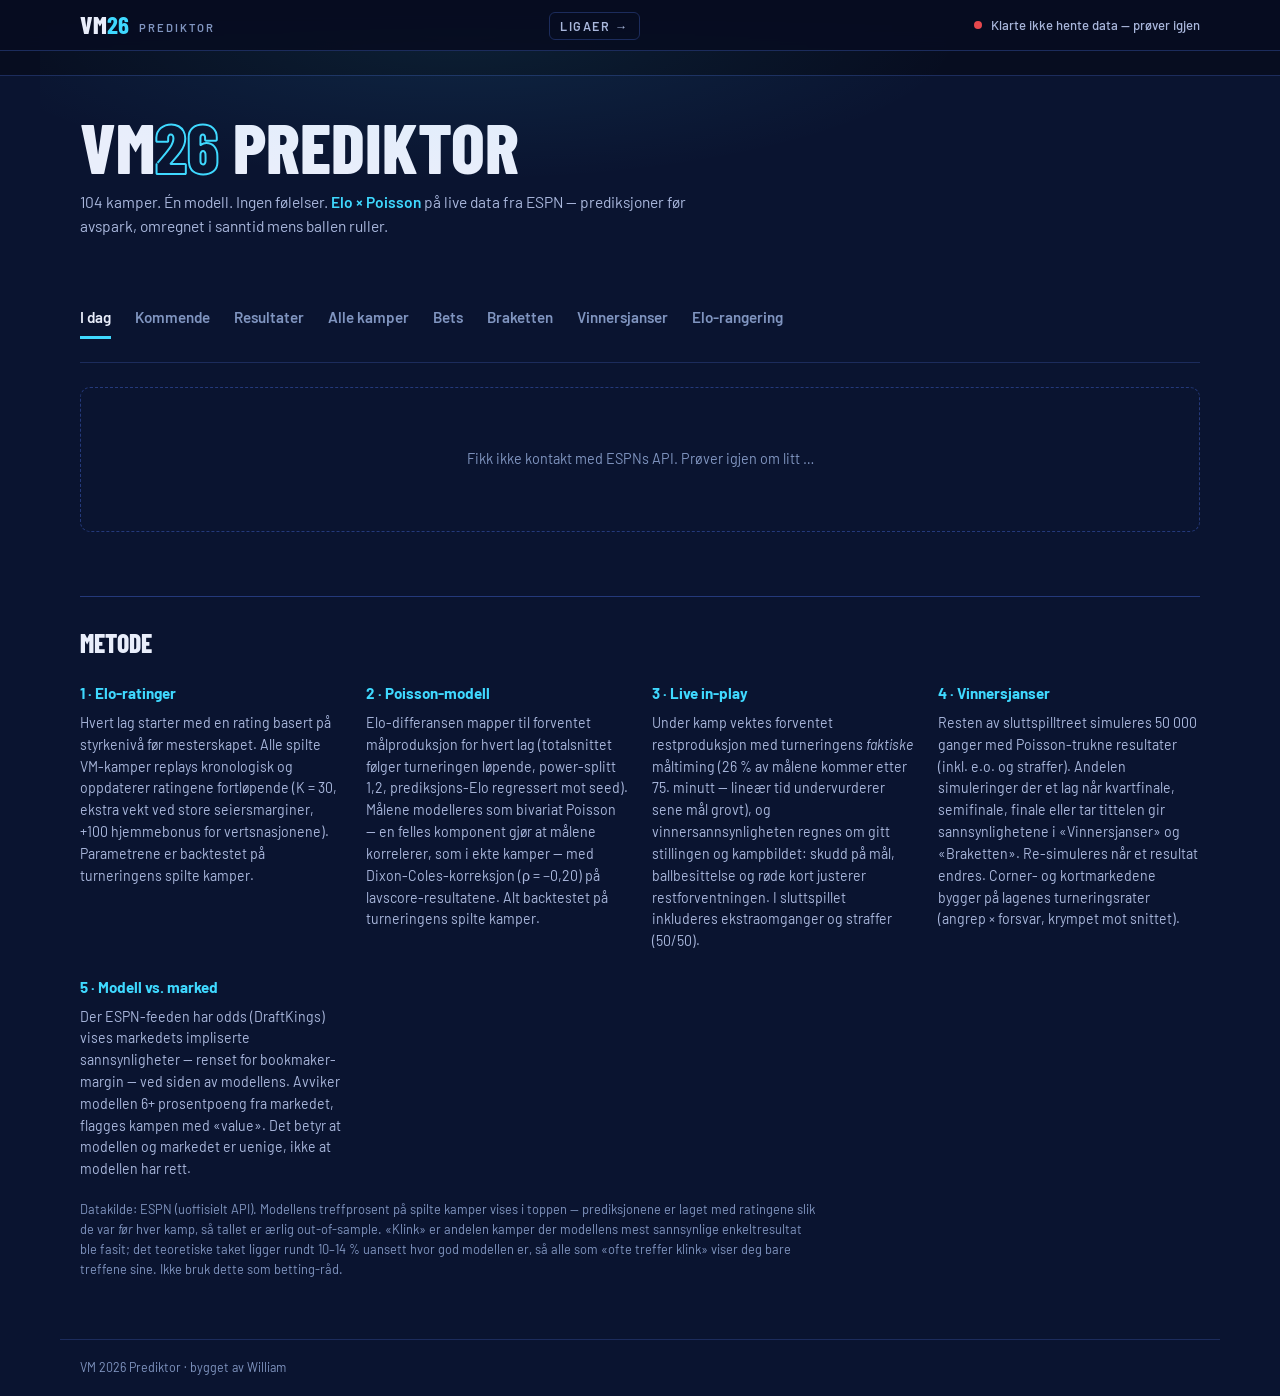
==== commit 44a6ef4d: "Redesign «Signatur»: marineblå studio-identitet med elektrisk cyan - Token-swap i styles.css: navy b" ====
--- a/site/index.html
+++ b/site/index.html
@@ -16,8 +16,8 @@
 <link rel="preconnect" href="https://fonts.googleapis.com">
 <link rel="preconnect" href="https://fonts.gstatic.com" crossorigin>
 <link href="https://fonts.googleapis.com/css2?family=Barlow:wght@400;500;600;700&family=Barlow+Condensed:wght@600;700;800&family=IBM+Plex+Mono:wght@400;500;600;700&display=swap" rel="stylesheet">
-<link rel="stylesheet" href="styles.css">
-<link rel="icon" href="data:image/svg+xml,<svg xmlns='http://www.w3.org/2000/svg' viewBox='0 0 100 100'><rect width='100' height='100' fill='%23d4ff3f'/><text x='50' y='72' font-size='60' font-family='Arial Black,Arial' font-weight='900' text-anchor='middle' fill='%230c0f0b'>26</text></svg>">
+<link rel="stylesheet" href="styles.css?v=signatur1">
+<link rel="icon" href="data:image/svg+xml,<svg xmlns='http://www.w3.org/2000/svg' viewBox='0 0 100 100'><rect width='100' height='100' fill='%230a1430'/><text x='50' y='72' font-size='60' font-family='Arial Black,Arial' font-weight='900' text-anchor='middle' fill='%233fd9ff'>26</text></svg>">
 </head>
 <body>
 
--- a/site/styles.css
+++ b/site/styles.css
@@ -1,21 +1,24 @@
-/* VM26 — mørk scoreboard-identitet, men lesbarhet først.
-   Barlow for alt innhold, Barlow Condensed kun til store overskrifter,
+/* «Signatur» — marineblå studio-identitet, lesbarhet først.
+   Elektrisk cyan = modellen, gult = marked/odds. Flate datapaneler;
+   skråkutt og glød brukes kun som signatur (stat-chips, LIVE-merker).
+   Barlow for innhold, Barlow Condensed til store overskrifter,
    IBM Plex Mono til tall/ticker. */
 
 :root {
-  --paper: #0d100c;
-  --paper-2: #12160f;
-  --panel: #161b13;
-  --panel-2: #1e241a;
-  --line: #2b3226;
-  --line-hard: #3d4636;
-  --ink: #f0f3e9;
-  --ink-dim: #b4bcaa;
-  --ink-faint: #838c78;
-  --volt: #d4ff3f;
-  --volt-dim: #a8cc32;
+  --paper: #0a1430;
+  --paper-2: #0c1737;
+  --panel: #101c3d;
+  --panel-2: #16234a;
+  --line: #1c2c5c;
+  --line-hard: #24397a;
+  --ink: #e9eefb;
+  --ink-dim: #a9b7dc;
+  --ink-faint: #8095c0;
+  --volt: #3fd9ff;
+  --volt-dim: #38b8dd;
   --live: #ff453a;
-  --away: #ffa04d;
+  --away: #8ea3cf;
+  --market: #ffd23f;
   --red: #e5484d;
   --disp: "Barlow Condensed", "Arial Narrow", sans-serif;
   --sans: "Barlow", -apple-system, "Segoe UI", sans-serif;
@@ -35,13 +38,13 @@
   -webkit-font-smoothing: antialiased;
 }
 
-::selection { background: var(--volt); color: #0d100c; }
+::selection { background: var(--volt); color: #0a1430; }
 
 /* ---------- topbar + ticker ---------- */
 
 .topbar {
   position: sticky; top: 0; z-index: 50;
-  background: rgba(13, 16, 12, 0.93);
+  background: rgba(7, 13, 32, 0.92);
   backdrop-filter: blur(10px);
   border-bottom: 1px solid var(--line);
 }
@@ -75,7 +78,7 @@
 }
 
 .ticker {
-  background: #0a0c08; border-bottom: 1px solid var(--line);
+  background: #070d20; border-bottom: 1px solid var(--line);
   overflow: hidden; white-space: nowrap;
 }
 .ticker-track {
@@ -95,7 +98,14 @@
 
 .wrap { max-width: 1160px; margin: 0 auto; padding: 38px 20px 60px; }
 
-.hero { margin-bottom: 34px; }
+.hero {
+  margin-bottom: 34px; position: relative;
+}
+.hero::before {
+  content: ""; position: absolute; inset: -80px -40px 0;
+  background: radial-gradient(60% 90% at 35% 0%, rgba(63, 217, 255, 0.09), transparent 70%);
+  pointer-events: none;
+}
 .masthead {
   font-family: var(--disp); font-weight: 800; text-transform: uppercase;
   font-size: clamp(2.6rem, 7vw, 4.4rem); line-height: 0.92;
@@ -110,10 +120,15 @@
 
 .stats {
   display: grid; grid-template-columns: repeat(auto-fit, minmax(150px, 1fr));
-  gap: 0; margin-top: 30px; border-top: 1px solid var(--line-hard);
-}
-.stat { padding: 14px 18px 6px 0; border-right: 1px solid var(--line); }
-.stat:last-child { border-right: none; }
+  gap: 10px; margin-top: 30px;
+}
+/* skråkuttet chip — del av Signatur-identiteten, brukes kun her og på LIVE */
+.stat {
+  padding: 12px 18px 10px;
+  background: linear-gradient(180deg, rgba(63, 217, 255, 0.09), rgba(63, 217, 255, 0.03));
+  border: 1px solid var(--line-hard);
+  clip-path: polygon(8px 0, 100% 0, calc(100% - 8px) 100%, 0 100%);
+}
 .stat .v {
   font-family: var(--disp); font-size: 2.3rem; font-weight: 700; line-height: 1;
 }
@@ -143,7 +158,7 @@
   transition: all 0.12s ease;
 }
 .chip:hover { color: var(--ink-dim); border-color: var(--line-hard); }
-.chip.active { color: #0d100c; background: var(--volt); border-color: var(--volt); font-weight: 600; }
+.chip.active { color: #0a1430; background: var(--volt); border-color: var(--volt); font-weight: 600; }
 
 /* ---------- match list ---------- */
 
@@ -181,12 +196,15 @@
 .match-meta .round { color: var(--ink-dim); font-weight: 600; }
 .match-meta time, .match-meta .ko { font-family: var(--mono); }
 .badge-live {
-  color: var(--live); display: inline-flex; align-items: center; gap: 7px;
-  font-weight: 700; font-family: var(--mono); font-size: 0.74rem;
+  color: #fff; background: linear-gradient(180deg, var(--live), #d63328);
+  display: inline-flex; align-items: center; gap: 7px;
+  font-weight: 700; font-family: var(--mono); font-size: 0.72rem;
+  padding: 2px 10px;
+  clip-path: polygon(5px 0, 100% 0, calc(100% - 5px) 100%, 0 100%);
 }
 .badge-live::before {
-  content: ""; width: 7px; height: 7px; border-radius: 50%;
-  background: var(--live); animation: pulse 1.3s ease-in-out infinite;
+  content: ""; width: 6px; height: 6px; border-radius: 50%;
+  background: #fff; animation: pulse 1.3s ease-in-out infinite;
 }
 .badge-ft { color: var(--ink-faint); }
 
@@ -269,7 +287,7 @@
 .sim-table .sim-barcol { width: 120px; }
 .sim-bar { height: 8px; border-radius: 4px; background: var(--panel-2); overflow: hidden; }
 .sim-bar i { display: block; height: 100%; background: var(--volt-dim); border-radius: 4px; }
-.sim-norge td { background: rgba(212, 255, 63, 0.04); }
+.sim-norge td { background: rgba(63, 217, 255, 0.05); }
 .sim-norge .tcell::after {
   content: "🇳🇴"; font-size: 0.8rem;
 }
@@ -358,7 +376,7 @@
 .brow.tbd .bn { color: var(--ink-dim); font-weight: 500; }
 
 .champ {
-  background: linear-gradient(160deg, rgba(212, 255, 63, 0.08), transparent 60%), var(--panel);
+  background: linear-gradient(160deg, rgba(63, 217, 255, 0.08), transparent 60%), var(--panel);
   border: 1px solid var(--volt-dim); border-radius: 12px;
   padding: 18px 14px; text-align: center;
 }
@@ -370,7 +388,7 @@
 /* ---------- bets ---------- */
 
 .bet-hero {
-  background: linear-gradient(150deg, rgba(212, 255, 63, 0.09), transparent 55%), var(--panel);
+  background: linear-gradient(150deg, rgba(63, 217, 255, 0.09), transparent 55%), var(--panel);
   border: 1px solid var(--volt-dim); border-radius: 14px;
   padding: 20px 24px; margin-bottom: 26px; cursor: pointer;
   transition: transform 0.12s ease;
@@ -431,7 +449,7 @@
 
 .value-badge {
   display: inline-block; font-size: 0.66rem; font-weight: 700;
-  color: var(--volt); border: 1px solid var(--volt-dim); border-radius: 999px;
+  color: var(--market); border: 1px solid rgba(255, 210, 63, 0.5); border-radius: 999px;
   padding: 0 8px; margin-right: 6px; text-transform: uppercase; letter-spacing: 0.06em;
   vertical-align: 1px;
 }
@@ -501,7 +519,7 @@
   appearance: none; border: 1px solid var(--line-hard); background: none; color: var(--ink-dim);
   width: 30px; height: 30px; border-radius: 8px; cursor: pointer; font-size: 0.9rem; line-height: 1;
 }
-.m-close:hover { color: #0d100c; background: var(--volt); border-color: var(--volt); }
+.m-close:hover { color: #0a1430; background: var(--volt); border-color: var(--volt); }
 
 .m-teams { display: flex; align-items: center; justify-content: space-between; gap: 12px; margin-bottom: 8px; }
 .m-team { flex: 1; text-align: center; }
@@ -640,7 +658,18 @@
 
 .power-table .num-h { text-align: right; }
 
-.lg-table .z-title td { background: rgba(212, 255, 63, 0.10); }
-.lg-table .z-top td   { background: rgba(212, 255, 63, 0.04); }
-.lg-table .z-po td    { background: rgba(255, 160, 77, 0.08); }
+.lg-table .z-title td { background: rgba(63, 217, 255, 0.11); }
+.lg-table .z-top td   { background: rgba(63, 217, 255, 0.05); }
+.lg-table .z-po td    { background: rgba(255, 210, 63, 0.09); }
 .lg-table .z-rel td   { background: rgba(229, 72, 77, 0.09); }
+
+/* form-kolonnen i ligatabellen */
+.form-h { text-align: right; }
+.form-cell { text-align: right; white-space: nowrap; }
+.fdot {
+  display: inline-block; width: 9px; height: 9px; border-radius: 50%;
+  margin-left: 3px;
+}
+.fdot.fw { background: var(--volt-dim); }
+.fdot.fd { background: var(--line-hard); }
+.fdot.fl { background: var(--red); }
